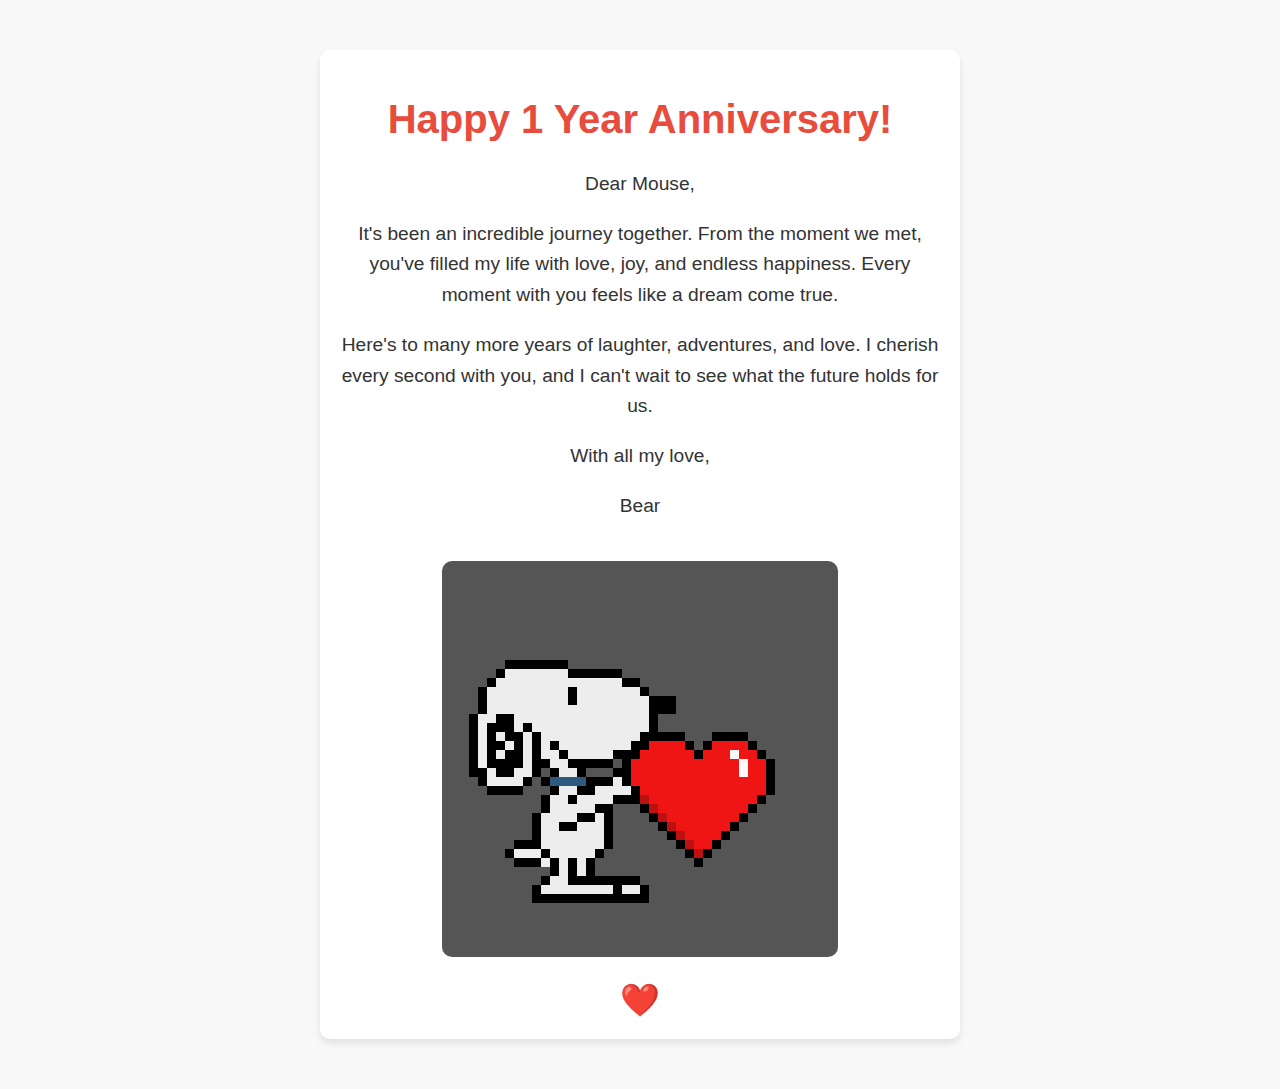
==== index.html @ 0f4e506b "Update index.html" ====
<!DOCTYPE html>
<html lang="en">
<head>
    <meta charset="UTF-8">
    <meta name="viewport" content="width=device-width, initial-scale=1.0">
    <title>Happy 1 Year Anniversary!</title>
    <style>
        body {
            font-family: 'Arial', sans-serif;
            background-color: #f9f9f9;
            color: #333;
            text-align: center;
            margin: 0;
            padding: 0;
        }
        .container {
            max-width: 600px;
            margin: 50px auto;
            padding: 20px;
            background-color: #fff;
            border-radius: 10px;
            box-shadow: 0 4px 8px rgba(0, 0, 0, 0.1);
        }
        h1 {
            font-size: 2.5rem;
            color: #e74c3c;
        }
        p {
            font-size: 1.2rem;
            line-height: 1.6;
        }
        img {
            max-width: 100%;
            border-radius: 10px;
            margin: 20px 0;
        }
        .heart {
            color: #e74c3c;
            font-size: 2rem;
            animation: beat 1s infinite;
        }
        @keyframes beat {
            0%, 100% { transform: scale(1); }
            50% { transform: scale(1.1); }
        }
    </style>
</head>
<body>
    <div class="container">
        <h1>Happy 1 Year Anniversary!</h1>
        <p>Dear Mouse,</p>
        <p>It's been an incredible journey together. From the moment we met, you've filled my life with love, joy, and endless happiness. Every moment with you feels like a dream come true.</p>
        <p>Here's to many more years of laughter, adventures, and love. I cherish every second with you, and I can't wait to see what the future holds for us.</p>
        <p>With all my love,</p>
        <p>Bear</p>
        <img src="snoopy.gif" alt="Our Photo">
        <div class="heart">❤️</div>
    </div>
</body>
</html>
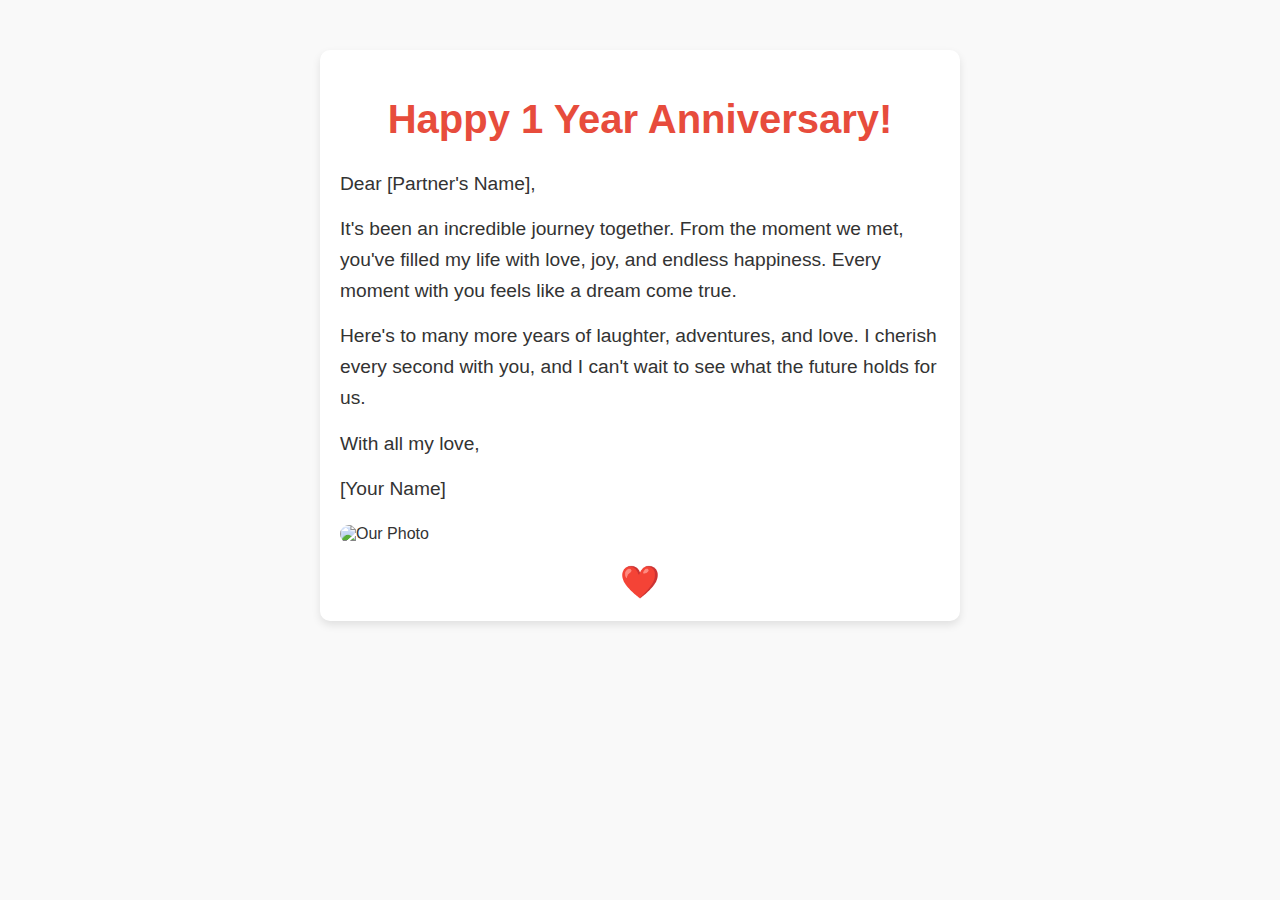
==== commit 4da9069a: "Update index.html" ====
--- a/index.html
+++ b/index.html
@@ -9,7 +9,6 @@
             font-family: 'Arial', sans-serif;
             background-color: #f9f9f9;
             color: #333;
-            text-align: center;
             margin: 0;
             padding: 0;
         }
@@ -20,24 +19,31 @@
             background-color: #fff;
             border-radius: 10px;
             box-shadow: 0 4px 8px rgba(0, 0, 0, 0.1);
+            text-align: left; /* Left-align text inside the container */
         }
         h1 {
             font-size: 2.5rem;
             color: #e74c3c;
+            text-align: center; /* Center the heading */
         }
         p {
             font-size: 1.2rem;
             line-height: 1.6;
+            margin: 15px 0; /* Add some spacing between paragraphs */
         }
         img {
             max-width: 100%;
             border-radius: 10px;
             margin: 20px 0;
+            display: block; /* Center the image */
+            margin-left: auto;
+            margin-right: auto;
         }
         .heart {
             color: #e74c3c;
             font-size: 2rem;
             animation: beat 1s infinite;
+            text-align: center; /* Center the heart */
         }
         @keyframes beat {
             0%, 100% { transform: scale(1); }
@@ -48,12 +54,12 @@
 <body>
     <div class="container">
         <h1>Happy 1 Year Anniversary!</h1>
-        <p>Dear Mouse,</p>
+        <p>Dear [Partner's Name],</p>
         <p>It's been an incredible journey together. From the moment we met, you've filled my life with love, joy, and endless happiness. Every moment with you feels like a dream come true.</p>
         <p>Here's to many more years of laughter, adventures, and love. I cherish every second with you, and I can't wait to see what the future holds for us.</p>
         <p>With all my love,</p>
-        <p>Bear</p>
-        <img src="snoopy.gif" alt="Our Photo">
+        <p>[Your Name]</p>
+        <img src="your-photo.jpg" alt="Our Photo">
         <div class="heart">❤️</div>
     </div>
 </body>
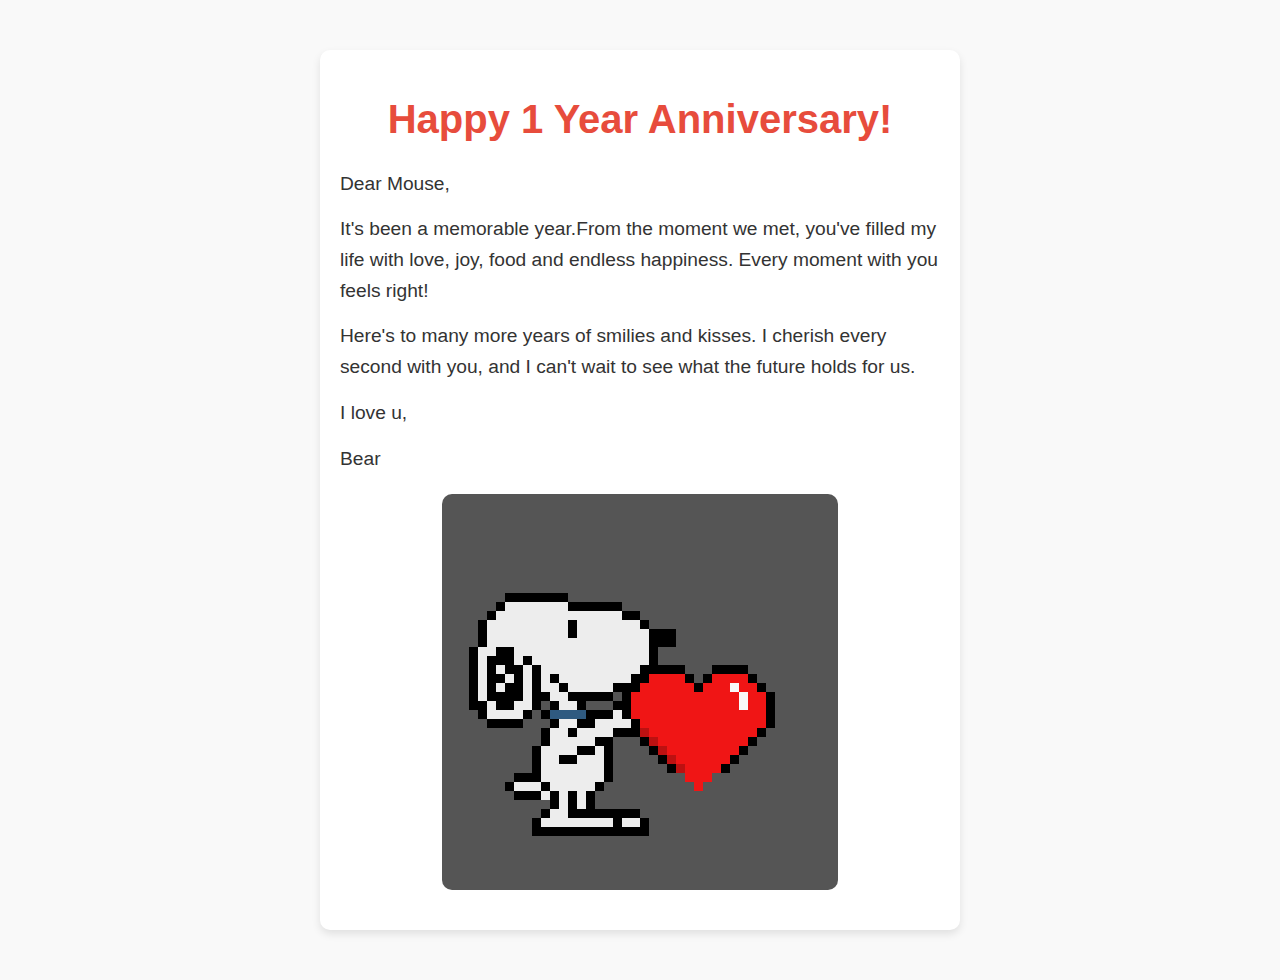
==== commit 527845d8: "Update index.html" ====
--- a/index.html
+++ b/index.html
@@ -3,7 +3,7 @@
 <head>
     <meta charset="UTF-8">
     <meta name="viewport" content="width=device-width, initial-scale=1.0">
-    <title>Happy 1 Year Anniversary!</title>
+    <title>Happy 1 Year Anniversary <div class="heart">❤️</div></title>
     <style>
         body {
             font-family: 'Arial', sans-serif;
@@ -54,13 +54,12 @@
 <body>
     <div class="container">
         <h1>Happy 1 Year Anniversary!</h1>
-        <p>Dear [Partner's Name],</p>
-        <p>It's been an incredible journey together. From the moment we met, you've filled my life with love, joy, and endless happiness. Every moment with you feels like a dream come true.</p>
-        <p>Here's to many more years of laughter, adventures, and love. I cherish every second with you, and I can't wait to see what the future holds for us.</p>
-        <p>With all my love,</p>
-        <p>[Your Name]</p>
-        <img src="your-photo.jpg" alt="Our Photo">
-        <div class="heart">❤️</div>
+        <p>Dear Mouse,</p>
+        <p>It's been a memorable year.From the moment we met, you've filled my life with love, joy, food and endless happiness. Every moment with you feels right!</p>
+        <p>Here's to many more years of smilies and kisses. I cherish every second with you, and I can't wait to see what the future holds for us.</p>
+        <p>I love u,</p>
+        <p>Bear</p>
+        <img src="snoopy.gif" alt="Our Photo">
     </div>
 </body>
 </html>
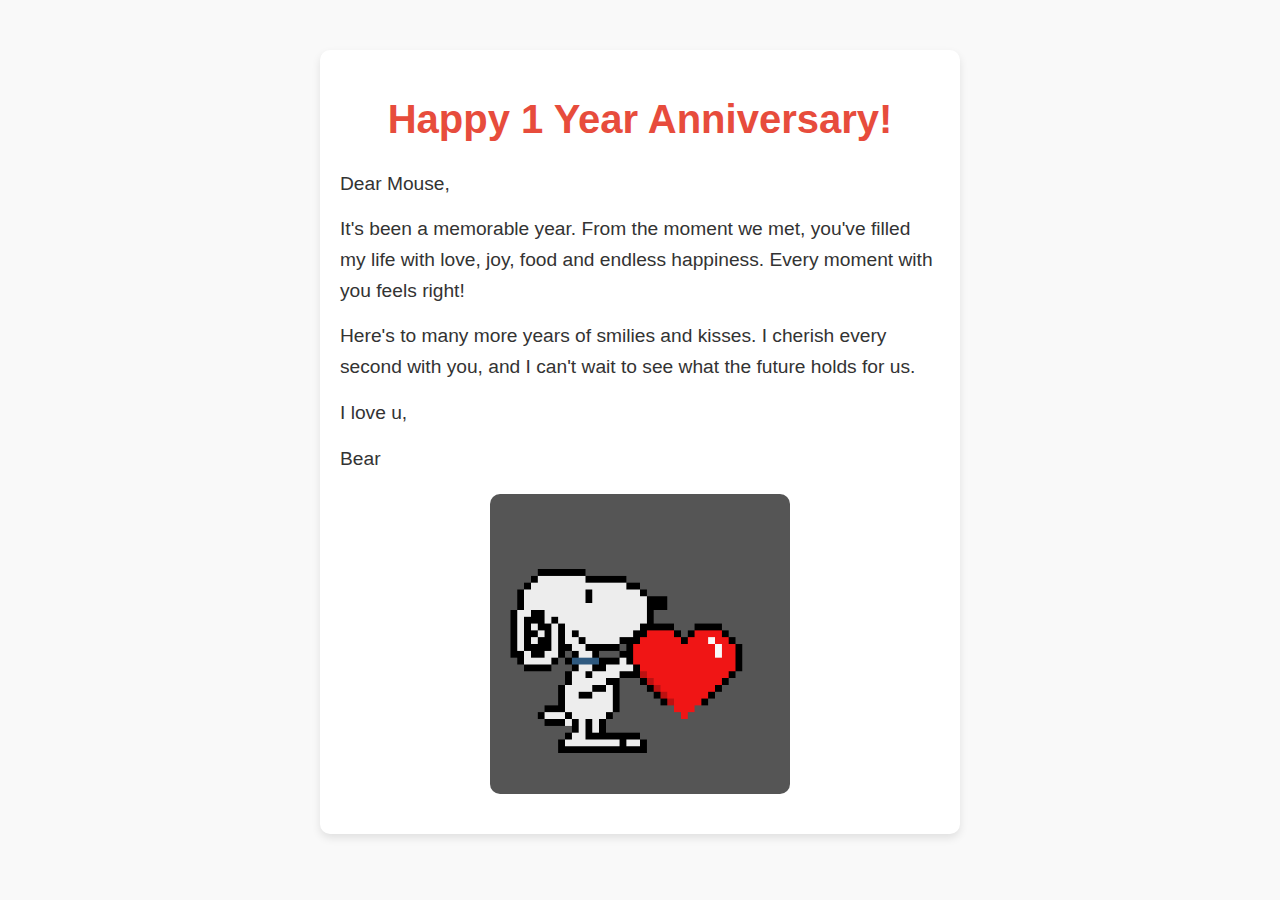
==== commit 47933541: "Update index.html" ====
--- a/index.html
+++ b/index.html
@@ -32,7 +32,7 @@
             margin: 15px 0; /* Add some spacing between paragraphs */
         }
         img {
-            max-width: 100%;
+            max-width: 50%;
             border-radius: 10px;
             margin: 20px 0;
             display: block; /* Center the image */
@@ -55,7 +55,7 @@
     <div class="container">
         <h1>Happy 1 Year Anniversary!</h1>
         <p>Dear Mouse,</p>
-        <p>It's been a memorable year.From the moment we met, you've filled my life with love, joy, food and endless happiness. Every moment with you feels right!</p>
+        <p>It's been a memorable year. From the moment we met, you've filled my life with love, joy, food and endless happiness. Every moment with you feels right!</p>
         <p>Here's to many more years of smilies and kisses. I cherish every second with you, and I can't wait to see what the future holds for us.</p>
         <p>I love u,</p>
         <p>Bear</p>
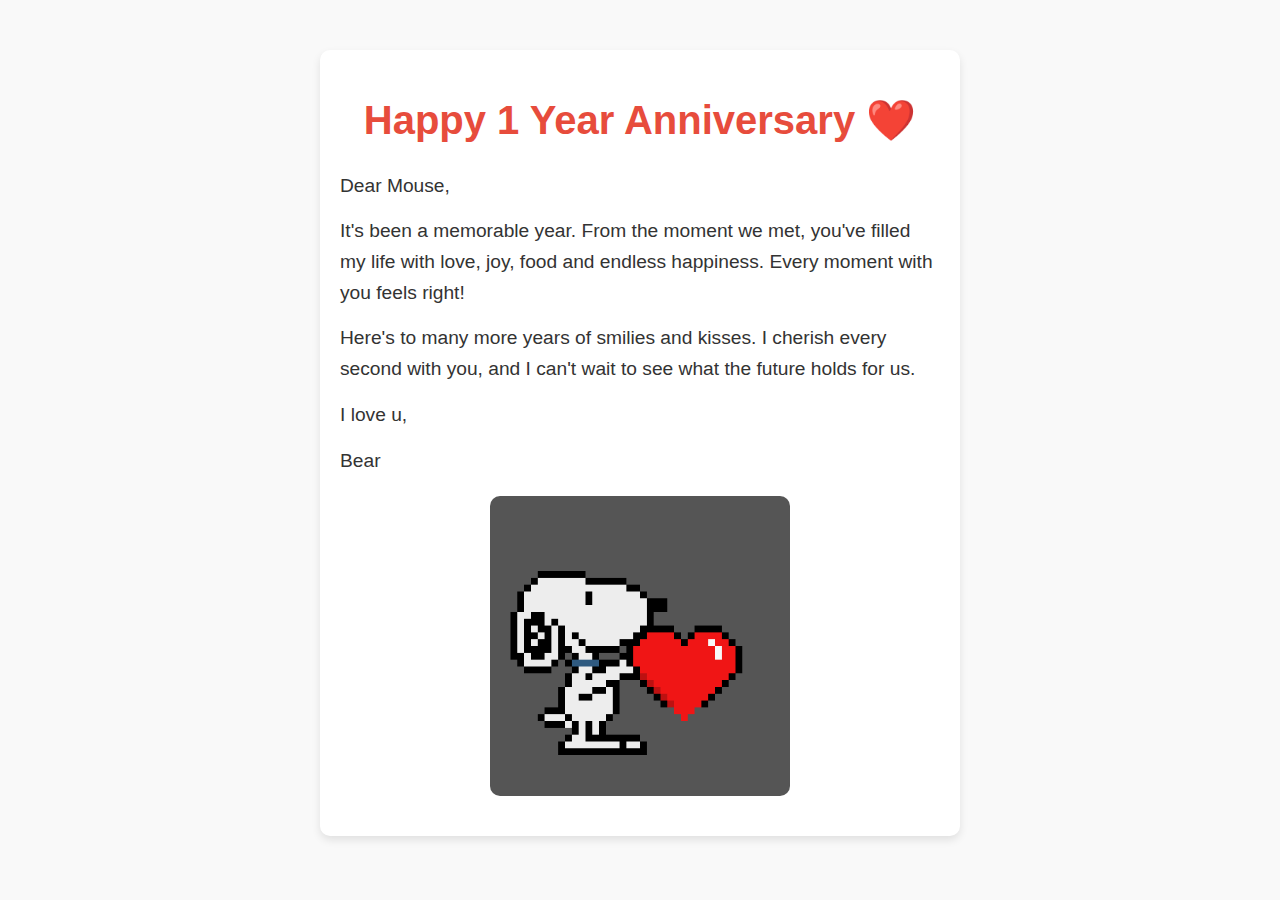
==== commit 9461b4a0: "Update index.html" ====
--- a/index.html
+++ b/index.html
@@ -3,7 +3,7 @@
 <head>
     <meta charset="UTF-8">
     <meta name="viewport" content="width=device-width, initial-scale=1.0">
-    <title>Happy 1 Year Anniversary <div class="heart">❤️</div></title>
+    <title>Happy 1 Year Anniversary</title>
     <style>
         body {
             font-family: 'Arial', sans-serif;
@@ -53,7 +53,7 @@
 </head>
 <body>
     <div class="container">
-        <h1>Happy 1 Year Anniversary!</h1>
+        <div class="heart"><h1>Happy 1 Year Anniversary ❤️</h1></div>
         <p>Dear Mouse,</p>
         <p>It's been a memorable year. From the moment we met, you've filled my life with love, joy, food and endless happiness. Every moment with you feels right!</p>
         <p>Here's to many more years of smilies and kisses. I cherish every second with you, and I can't wait to see what the future holds for us.</p>
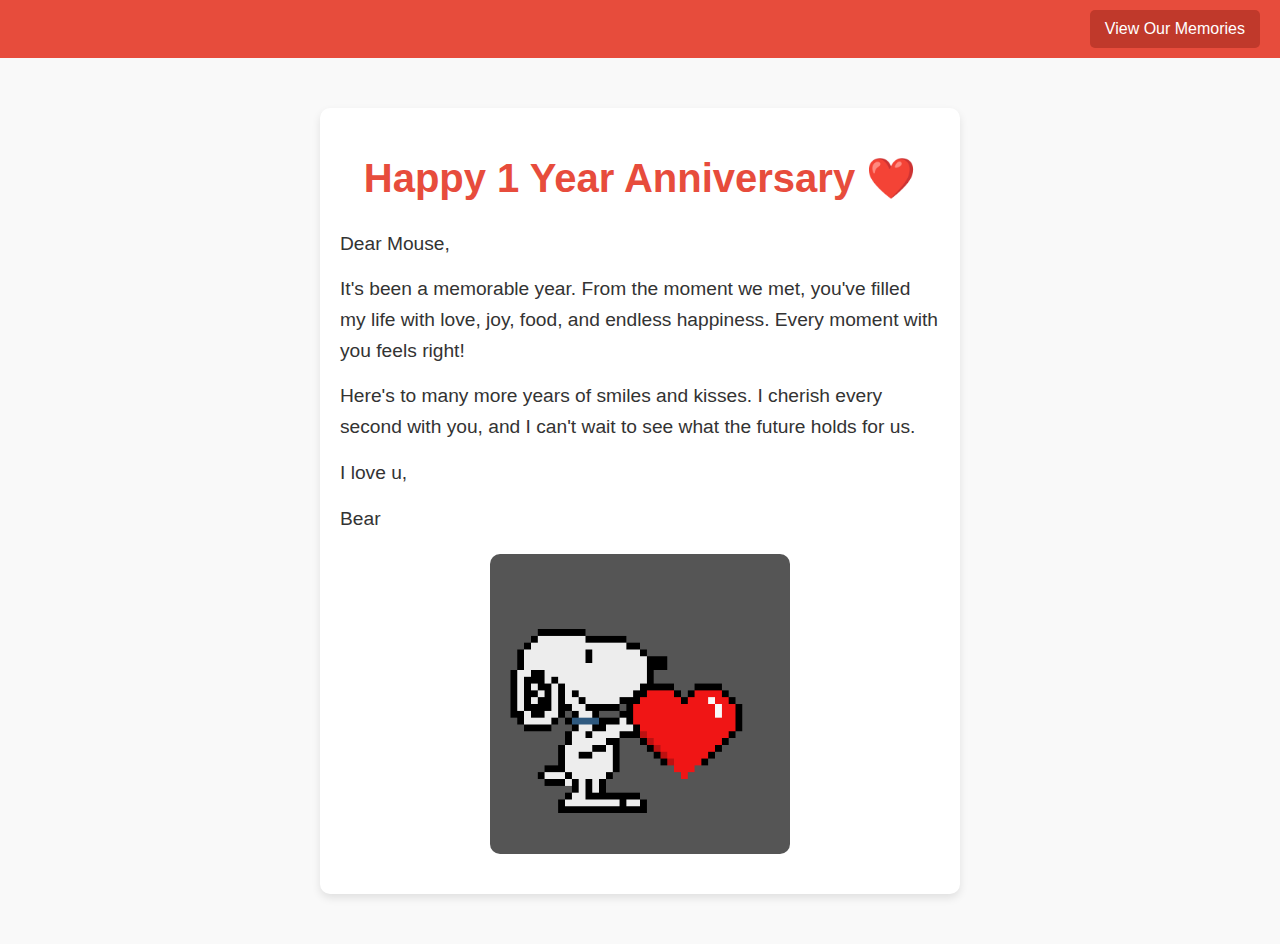
==== commit 7409161c: "Update index.html" ====
--- a/index.html
+++ b/index.html
@@ -12,6 +12,33 @@
             margin: 0;
             padding: 0;
         }
+        /* Navigation Bar */
+        .navbar {
+            display: flex;
+            justify-content: space-between;
+            align-items: center;
+            background-color: #e74c3c;
+            padding: 10px 20px;
+            color: #fff;
+        }
+        .navbar h1 {
+            font-size: 1.5rem;
+            margin: 0;
+        }
+        .navbar a {
+            text-decoration: none;
+            color: #fff;
+            font-size: 1rem;
+            padding: 10px 15px;
+            border-radius: 5px;
+            background-color: #c0392b;
+            transition: background-color 0.3s ease;
+        }
+        .navbar a:hover {
+            background-color: #a52a21;
+        }
+
+        /* Container */
         .container {
             max-width: 600px;
             margin: 50px auto;
@@ -52,11 +79,18 @@
     </style>
 </head>
 <body>
+    <!-- Navigation Bar -->
+    <div class="navbar">
+        <h1>Our Anniversary</h1>
+        <a href="calendar.html">View Our Memories</a>
+    </div>
+
+    <!-- Main Content -->
     <div class="container">
         <div class="heart"><h1>Happy 1 Year Anniversary ❤️</h1></div>
         <p>Dear Mouse,</p>
-        <p>It's been a memorable year. From the moment we met, you've filled my life with love, joy, food and endless happiness. Every moment with you feels right!</p>
-        <p>Here's to many more years of smilies and kisses. I cherish every second with you, and I can't wait to see what the future holds for us.</p>
+        <p>It's been a memorable year. From the moment we met, you've filled my life with love, joy, food, and endless happiness. Every moment with you feels right!</p>
+        <p>Here's to many more years of smiles and kisses. I cherish every second with you, and I can't wait to see what the future holds for us.</p>
         <p>I love u,</p>
         <p>Bear</p>
         <img src="snoopy.gif" alt="Our Photo">
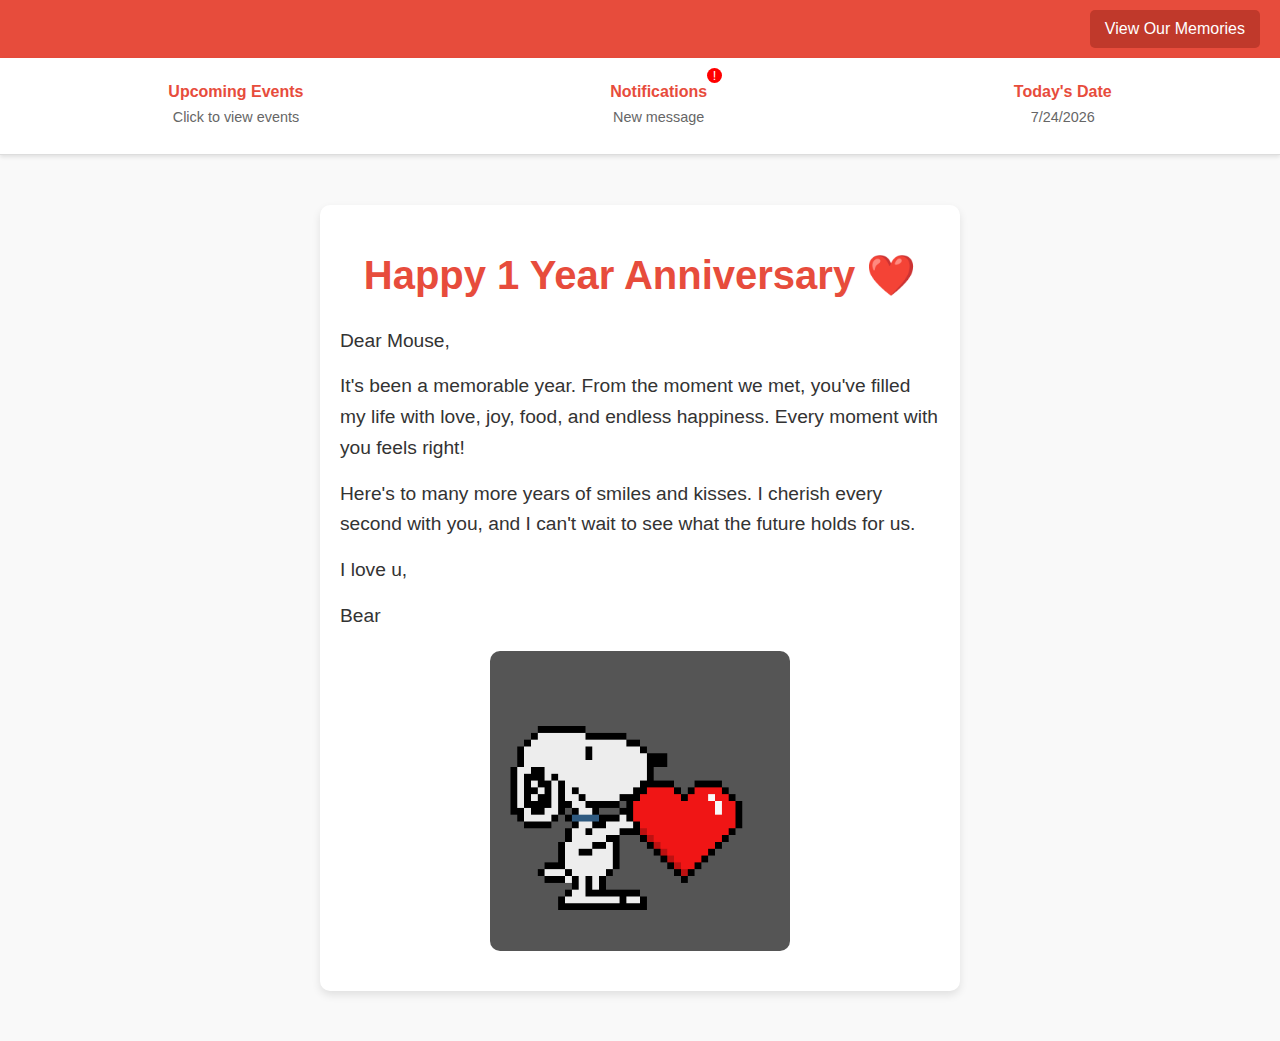
==== commit 4952d068: "Update index.html" ====
--- a/index.html
+++ b/index.html
@@ -37,7 +37,54 @@
         .navbar a:hover {
             background-color: #a52a21;
         }
-
+        /* Dashboard Section */
+        .dashboard {
+            display: flex;
+            justify-content: space-around;
+            align-items: center;
+            background-color: #fff;
+            padding: 15px;
+            border-bottom: 1px solid #ddd;
+            box-shadow: 0 2px 4px rgba(0, 0, 0, 0.1);
+        }
+        .dashboard-item {
+            text-align: center;
+            cursor: pointer;
+            padding: 10px;
+            border-radius: 5px;
+            transition: background-color 0.3s ease;
+        }
+        .dashboard-item:hover {
+            background-color: #f0f0f0;
+        }
+        .dashboard-item h3 {
+            font-size: 1rem;
+            margin: 0;
+            color: #e74c3c;
+        }
+        .dashboard-item p {
+            font-size: 0.9rem;
+            margin: 5px 0 0;
+            color: #666;
+        }
+        .notification-alert {
+            position: relative;
+        }
+        .notification-alert::after {
+            content: '!';
+            position: absolute;
+            top: -5px;
+            right: -5px;
+            background-color: red;
+            color: white;
+            width: 15px;
+            height: 15px;
+            border-radius: 50%;
+            display: flex;
+            justify-content: center;
+            align-items: center;
+            font-size: 0.8rem;
+        }
         /* Container */
         .container {
             max-width: 600px;
@@ -69,7 +116,7 @@
         .heart {
             color: #e74c3c;
             font-size: 2rem;
-            animation: beat 1s infinite;
+            animation: beat 5s infinite;
             text-align: center; /* Center the heart */
         }
         @keyframes beat {
@@ -85,6 +132,22 @@
         <a href="calendar.html">View Our Memories</a>
     </div>
 
+    <!-- Dashboard Section -->
+    <div class="dashboard">
+        <div class="dashboard-item" onclick="alert('Redirecting to Upcoming Events...')">
+            <h3>Upcoming Events</h3>
+            <p>Click to view events</p>
+        </div>
+        <div class="dashboard-item notification-alert" onclick="alert('You have 1 new notification!')">
+            <h3>Notifications</h3>
+            <p>New message</p>
+        </div>
+        <div class="dashboard-item" onclick="alert('Today is ' + new Date().toLocaleDateString())">
+            <h3>Today's Date</h3>
+            <p id="current-date"></p>
+        </div>
+    </div>
+
     <!-- Main Content -->
     <div class="container">
         <div class="heart"><h1>Happy 1 Year Anniversary ❤️</h1></div>
@@ -95,5 +158,13 @@
         <p>Bear</p>
         <img src="snoopy.gif" alt="Our Photo">
     </div>
+
+    <!-- Script for Today's Date -->
+    <script>
+        // Display today's date dynamically
+        const currentDateElement = document.getElementById('current-date');
+        const today = new Date();
+        currentDateElement.textContent = today.toLocaleDateString();
+    </script>
 </body>
 </html>
